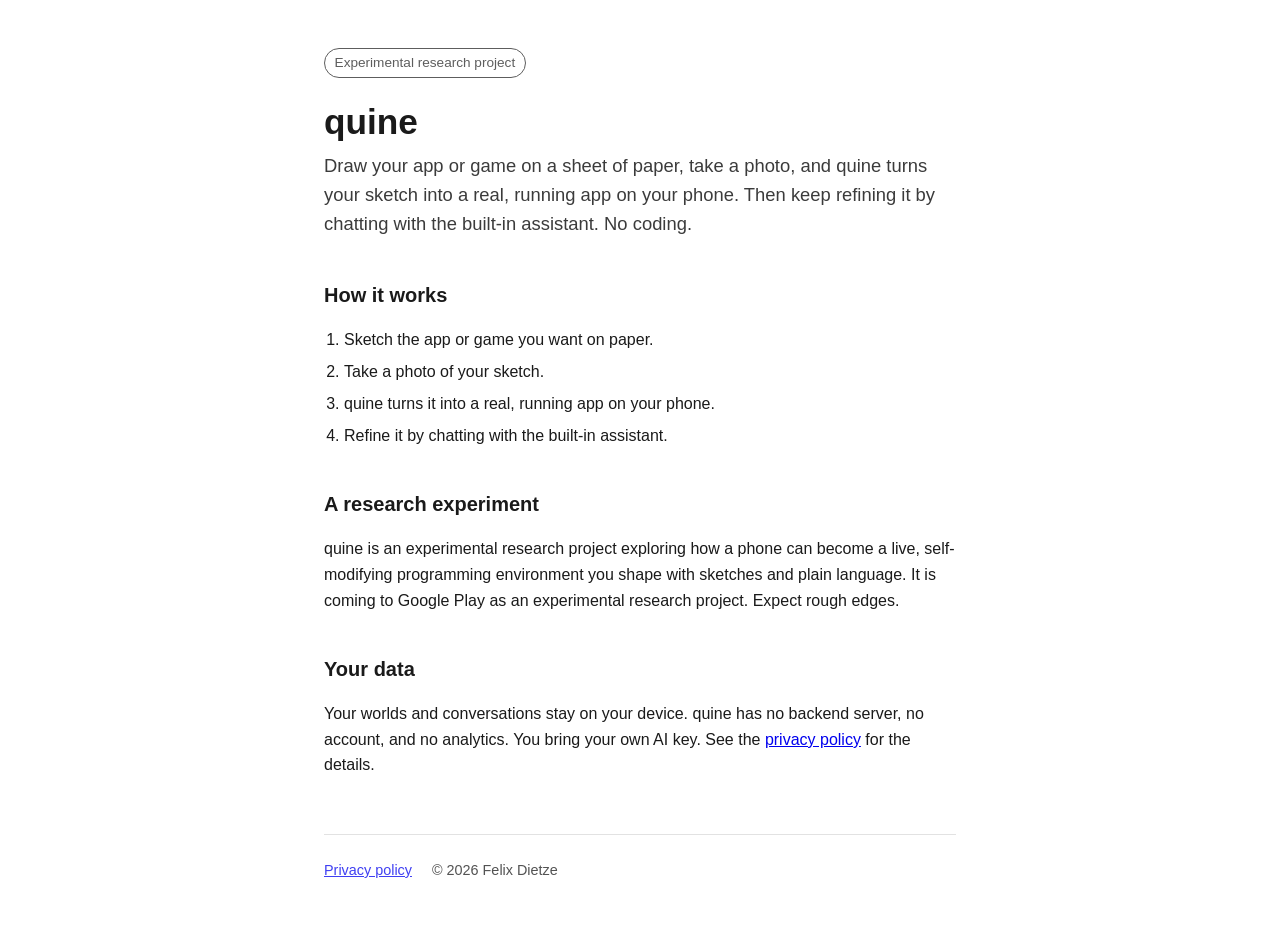
==== index.html @ b3ad9aa3 "Initial quine website: landing page + privacy policy" ====
<!DOCTYPE html>
<html lang="en">
<head>
<meta charset="utf-8">
<meta name="viewport" content="width=device-width, initial-scale=1">
<title>quine — sketch an app, run it on your phone</title>
<meta name="description" content="Draw your app or game on paper, take a photo, and quine turns your sketch into a real, running app on your phone. Refine it by chatting. No coding.">
<style>
  :root { color-scheme: light dark; }
  * { box-sizing: border-box; }
  body {
    font-family: -apple-system, BlinkMacSystemFont, "Segoe UI", Roboto, Helvetica, Arial, sans-serif;
    line-height: 1.6;
    max-width: 42rem;
    margin: 0 auto;
    padding: 3rem 1.25rem 4rem;
    color: #1a1a1a;
    background: #fff;
  }
  @media (prefers-color-scheme: dark) {
    body { color: #e6e6e6; background: #141414; }
    a { color: #7cb3ff; }
  }
  h1 { font-size: 2.2rem; line-height: 1.15; margin: 0 0 0.5rem; }
  .tagline { font-size: 1.15rem; opacity: 0.85; margin: 0 0 2rem; }
  h2 { font-size: 1.25rem; margin: 2.5rem 0 0.5rem; }
  ol { padding-left: 1.25rem; }
  ol li { margin: 0.4rem 0; }
  .badge {
    display: inline-block;
    font-size: 0.85rem;
    padding: 0.2rem 0.6rem;
    border: 1px solid currentColor;
    border-radius: 999px;
    opacity: 0.7;
    margin-bottom: 1.5rem;
  }
  footer {
    margin-top: 3.5rem;
    padding-top: 1.5rem;
    border-top: 1px solid rgba(128,128,128,0.3);
    font-size: 0.9rem;
    opacity: 0.75;
  }
  footer a { margin-right: 1rem; }
</style>
</head>
<body>
  <span class="badge">Experimental research project</span>
  <h1>quine</h1>
  <p class="tagline">Draw your app or game on a sheet of paper, take a photo, and quine turns your sketch into a real, running app on your phone. Then keep refining it by chatting with the built-in assistant. No coding.</p>

  <h2>How it works</h2>
  <ol>
    <li>Sketch the app or game you want on paper.</li>
    <li>Take a photo of your sketch.</li>
    <li>quine turns it into a real, running app on your phone.</li>
    <li>Refine it by chatting with the built-in assistant.</li>
  </ol>

  <h2>A research experiment</h2>
  <p>quine is an experimental research project exploring how a phone can become a live, self-modifying programming environment you shape with sketches and plain language. It is coming to Google Play as an experimental research project. Expect rough edges.</p>

  <h2>Your data</h2>
  <p>Your worlds and conversations stay on your device. quine has no backend server, no account, and no analytics. You bring your own AI key. See the <a href="privacy.html">privacy policy</a> for the details.</p>

  <footer>
    <a href="privacy.html">Privacy policy</a>
    <span>© 2026 Felix Dietze</span>
  </footer>
</body>
</html>
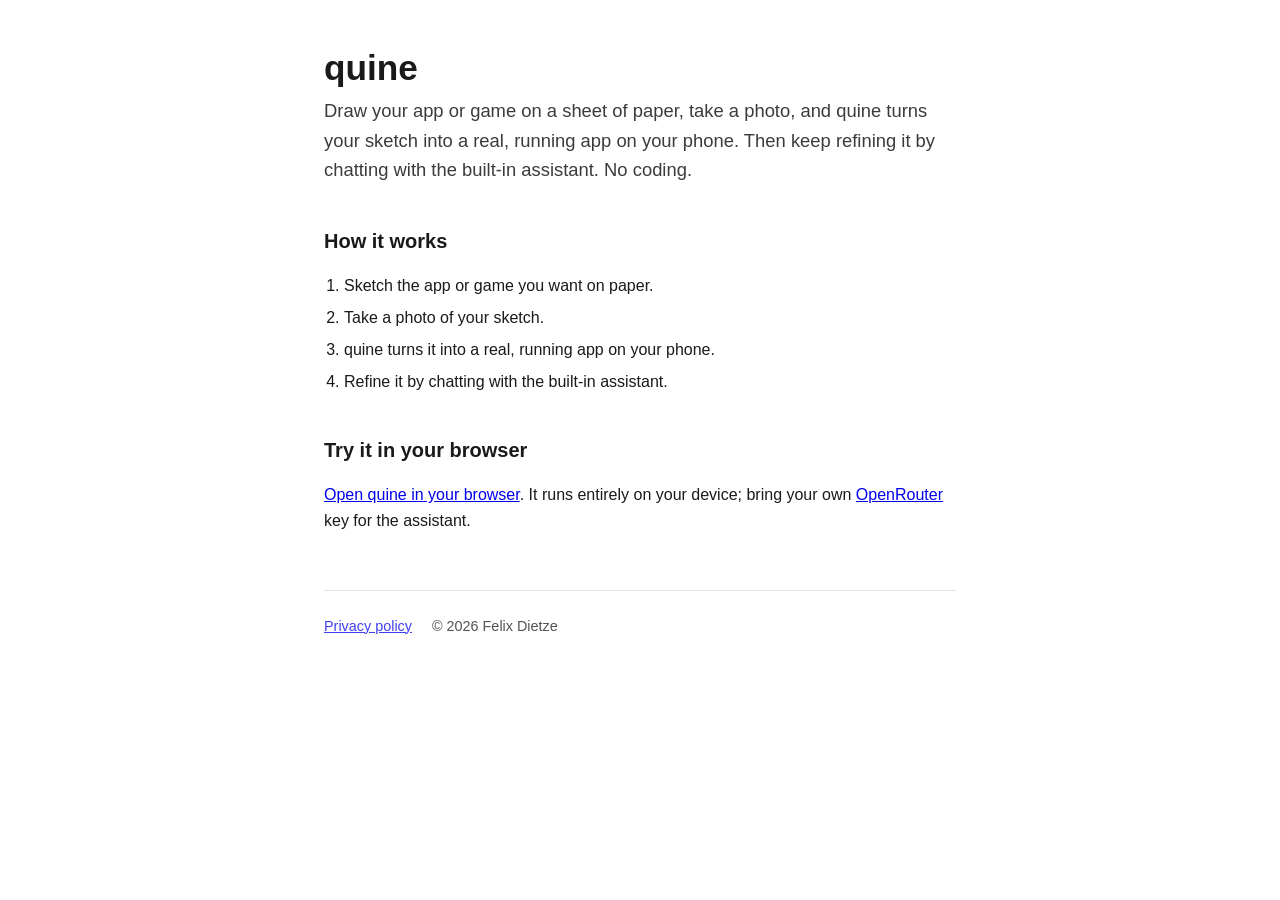
==== commit bf46e86d: "Deploy fdietze/quine@6b72aa2b (by hand)" ====
--- a/index.html
+++ b/index.html
@@ -26,15 +26,6 @@
   h2 { font-size: 1.25rem; margin: 2.5rem 0 0.5rem; }
   ol { padding-left: 1.25rem; }
   ol li { margin: 0.4rem 0; }
-  .badge {
-    display: inline-block;
-    font-size: 0.85rem;
-    padding: 0.2rem 0.6rem;
-    border: 1px solid currentColor;
-    border-radius: 999px;
-    opacity: 0.7;
-    margin-bottom: 1.5rem;
-  }
   footer {
     margin-top: 3.5rem;
     padding-top: 1.5rem;
@@ -46,7 +37,6 @@
 </style>
 </head>
 <body>
-  <span class="badge">Experimental research project</span>
   <h1>quine</h1>
   <p class="tagline">Draw your app or game on a sheet of paper, take a photo, and quine turns your sketch into a real, running app on your phone. Then keep refining it by chatting with the built-in assistant. No coding.</p>
 
@@ -58,11 +48,8 @@
     <li>Refine it by chatting with the built-in assistant.</li>
   </ol>
 
-  <h2>A research experiment</h2>
-  <p>quine is an experimental research project exploring how a phone can become a live, self-modifying programming environment you shape with sketches and plain language. It is coming to Google Play as an experimental research project. Expect rough edges.</p>
-
-  <h2>Your data</h2>
-  <p>Your worlds and conversations stay on your device. quine has no backend server, no account, and no analytics. You bring your own AI key. See the <a href="privacy.html">privacy policy</a> for the details.</p>
+  <h2>Try it in your browser</h2>
+  <p><a href="app/">Open quine in your browser</a>. It runs entirely on your device; bring your own <a href="https://openrouter.ai/">OpenRouter</a> key for the assistant.</p>
 
   <footer>
     <a href="privacy.html">Privacy policy</a>
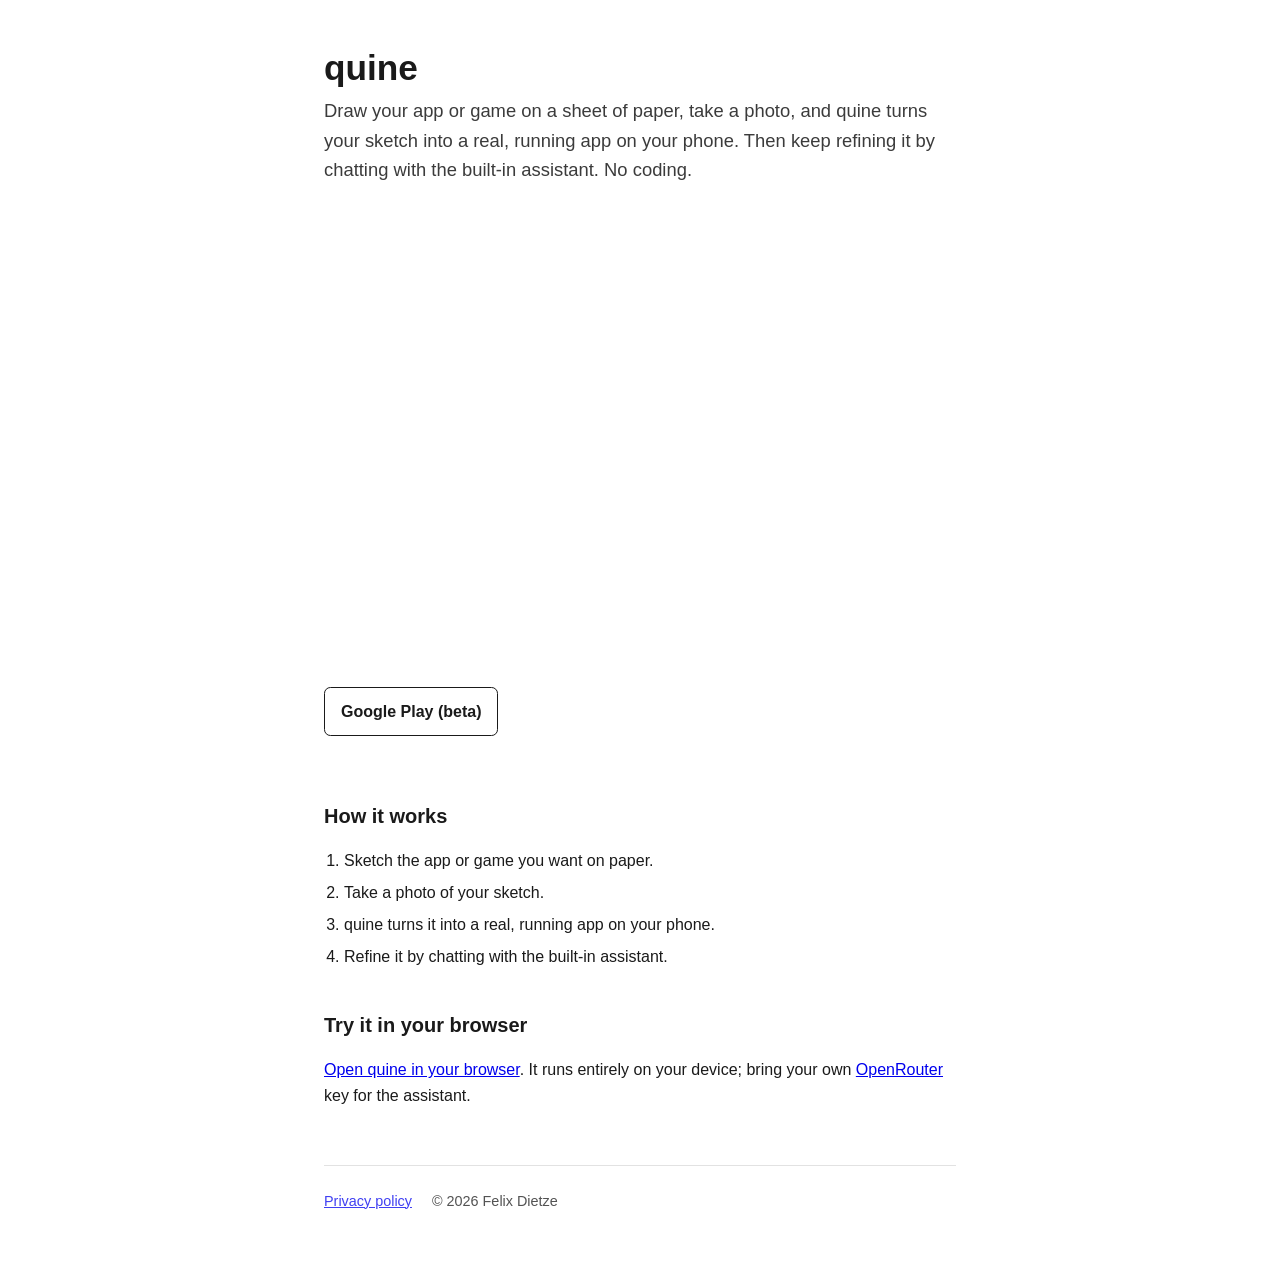
==== commit 0196fc6b: "Deploy fdietze/quine@f1cf2126ad00b4b8dfce164e74b82007a1a9c957" ====
--- a/index.html
+++ b/index.html
@@ -2,8 +2,14 @@
 <html lang="en">
 <head>
 <meta charset="utf-8">
+<!-- No script at all: these pages share quine.felx.me with the app
+     (app/), whose OpenRouter key is in this origin's localStorage.
+     browser/tests/product/csp.spec.mjs holds them to it. -->
+<meta http-equiv="Content-Security-Policy" content="default-src 'none'; style-src 'unsafe-inline'; img-src 'self'; base-uri 'none'; form-action 'none'">
 <meta name="viewport" content="width=device-width, initial-scale=1">
 <title>quine — sketch an app, run it on your phone</title>
+<link rel="icon" href="app/generated/icons/favicon.svg" type="image/svg+xml">
+<link rel="icon" href="app/generated/icons/favicon.ico" sizes="16x16 32x32 48x48">
 <meta name="description" content="Draw your app or game on paper, take a photo, and quine turns your sketch into a real, running app on your phone. Refine it by chatting. No coding.">
 <style>
   :root { color-scheme: light dark; }
@@ -23,6 +29,18 @@
   }
   h1 { font-size: 2.2rem; line-height: 1.15; margin: 0 0 0.5rem; }
   .tagline { font-size: 1.15rem; opacity: 0.85; margin: 0 0 2rem; }
+  .play-button {
+    display: inline-block;
+    padding: 0.65rem 1rem;
+    margin-bottom: 1.5rem;
+    border: 1px solid currentColor;
+    border-radius: 0.4rem;
+    color: inherit;
+    font-weight: 600;
+    text-decoration: none;
+  }
+  .play-button:hover { text-decoration: underline; }
+  .play-button:focus-visible { outline: 3px solid currentColor; outline-offset: 4px; }
   h2 { font-size: 1.25rem; margin: 2.5rem 0 0.5rem; }
   ol { padding-left: 1.25rem; }
   ol li { margin: 0.4rem 0; }
@@ -38,7 +56,12 @@
 </head>
 <body>
   <h1>quine</h1>
+
   <p class="tagline">Draw your app or game on a sheet of paper, take a photo, and quine turns your sketch into a real, running app on your phone. Then keep refining it by chatting with the built-in assistant. No coding.</p>
+
+  <a class="play-button" href="https://play.google.com/store/apps/details?id=dev.quine.shell">Google Play (beta)</a>
+
+<iframe src="https://discord.com/widget?id=1557921638270640168&theme=dark" width="350" height="500" allowtransparency="true" frameborder="0" sandbox="allow-popups allow-popups-to-escape-sandbox allow-same-origin allow-scripts"></iframe>
 
   <h2>How it works</h2>
   <ol>
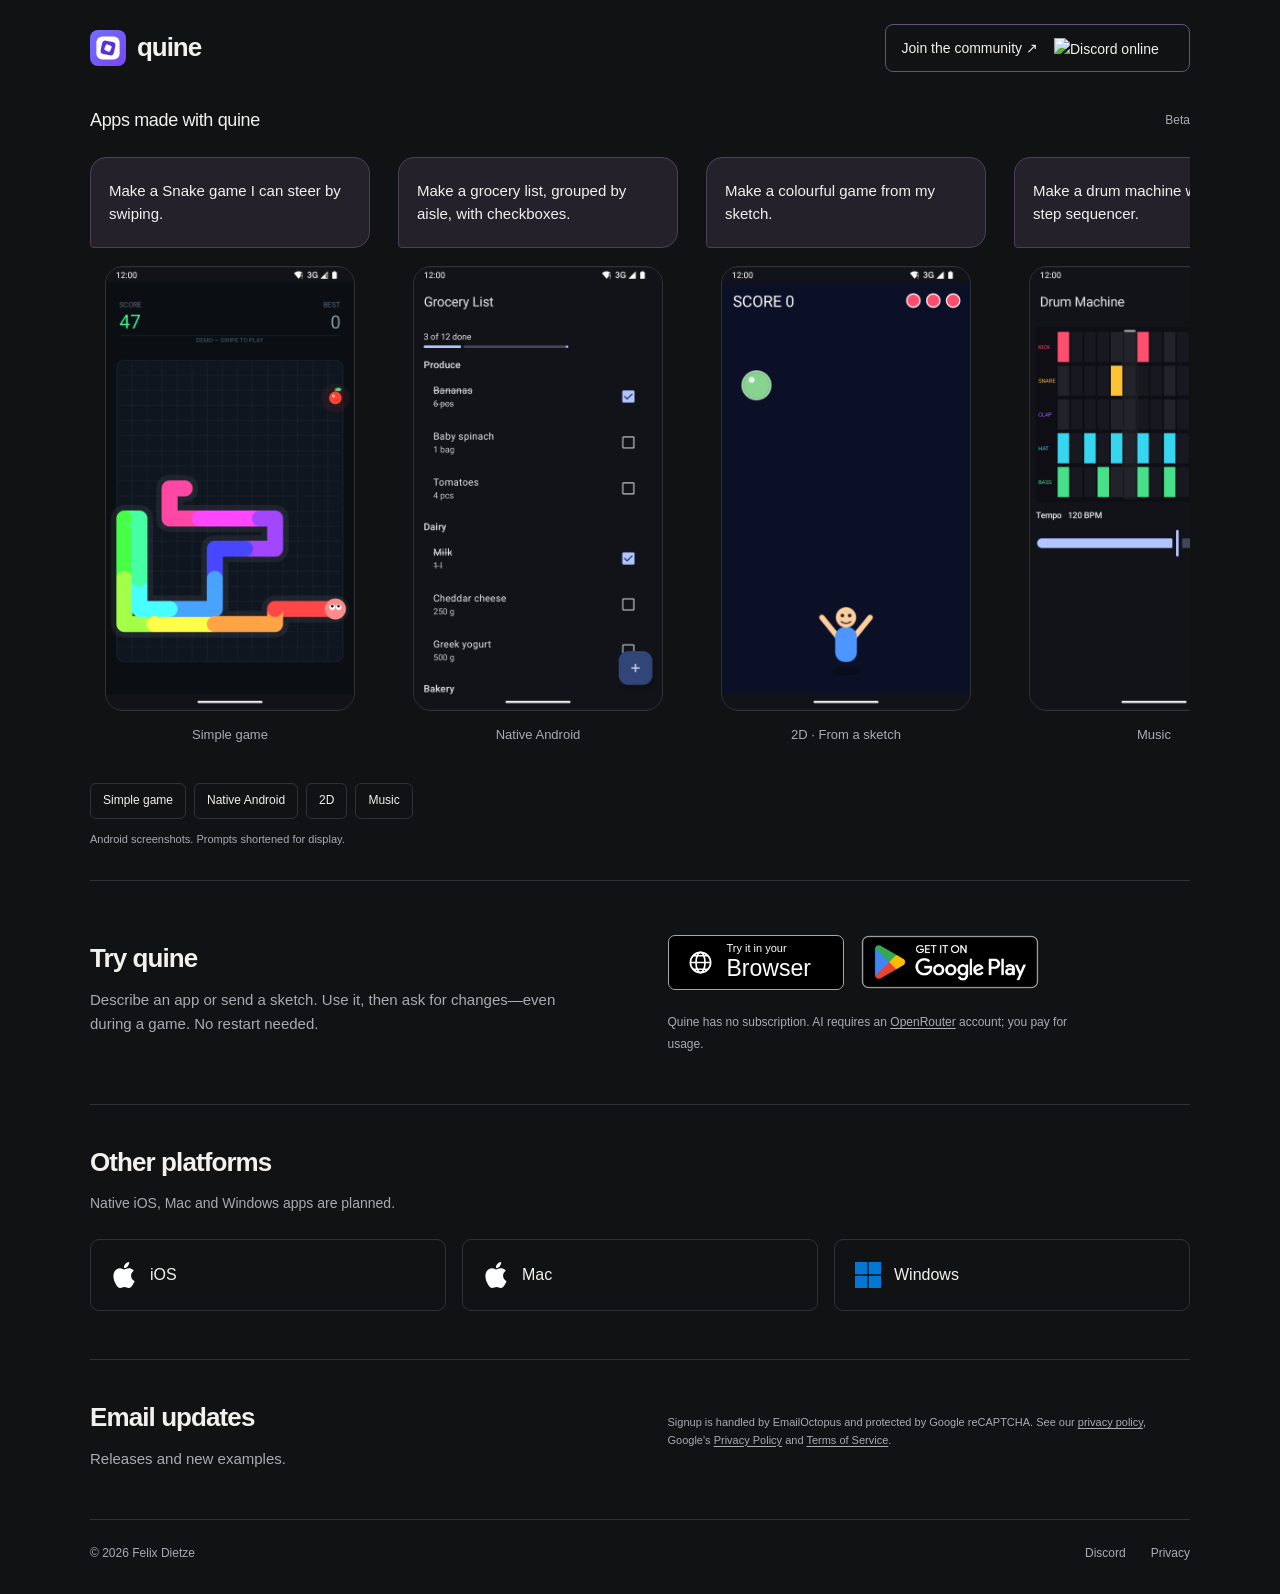
==== commit af7bce9f: "Deploy fdietze/quine@860edc76af6a2fdb66ec872e96a52528a6d2aece" ====
--- a/index.html
+++ b/index.html
@@ -1,82 +1,125 @@
 <!DOCTYPE html>
 <html lang="en">
 <head>
-<meta charset="utf-8">
-<!-- No script at all: these pages share quine.felx.me with the app
-     (app/), whose OpenRouter key is in this origin's localStorage.
-     browser/tests/product/csp.spec.mjs holds them to it. -->
-<meta http-equiv="Content-Security-Policy" content="default-src 'none'; style-src 'unsafe-inline'; img-src 'self'; base-uri 'none'; form-action 'none'">
-<meta name="viewport" content="width=device-width, initial-scale=1">
-<title>quine — sketch an app, run it on your phone</title>
-<link rel="icon" href="app/generated/icons/favicon.svg" type="image/svg+xml">
-<link rel="icon" href="app/generated/icons/favicon.ico" sizes="16x16 32x32 48x48">
-<meta name="description" content="Draw your app or game on paper, take a photo, and quine turns your sketch into a real, running app on your phone. Refine it by chatting. No coding.">
-<style>
-  :root { color-scheme: light dark; }
-  * { box-sizing: border-box; }
-  body {
-    font-family: -apple-system, BlinkMacSystemFont, "Segoe UI", Roboto, Helvetica, Arial, sans-serif;
-    line-height: 1.6;
-    max-width: 42rem;
-    margin: 0 auto;
-    padding: 3rem 1.25rem 4rem;
-    color: #1a1a1a;
-    background: #fff;
-  }
-  @media (prefers-color-scheme: dark) {
-    body { color: #e6e6e6; background: #141414; }
-    a { color: #7cb3ff; }
-  }
-  h1 { font-size: 2.2rem; line-height: 1.15; margin: 0 0 0.5rem; }
-  .tagline { font-size: 1.15rem; opacity: 0.85; margin: 0 0 2rem; }
-  .play-button {
-    display: inline-block;
-    padding: 0.65rem 1rem;
-    margin-bottom: 1.5rem;
-    border: 1px solid currentColor;
-    border-radius: 0.4rem;
-    color: inherit;
-    font-weight: 600;
-    text-decoration: none;
-  }
-  .play-button:hover { text-decoration: underline; }
-  .play-button:focus-visible { outline: 3px solid currentColor; outline-offset: 4px; }
-  h2 { font-size: 1.25rem; margin: 2.5rem 0 0.5rem; }
-  ol { padding-left: 1.25rem; }
-  ol li { margin: 0.4rem 0; }
-  footer {
-    margin-top: 3.5rem;
-    padding-top: 1.5rem;
-    border-top: 1px solid rgba(128,128,128,0.3);
-    font-size: 0.9rem;
-    opacity: 0.75;
-  }
-  footer a { margin-right: 1rem; }
-</style>
+  <meta charset="utf-8">
+  <!-- Trust boundary: the owner explicitly accepts that the EmailOctopus
+       embed and its reCAPTCHA scripts can access the Browser app's same-origin
+       storage. .mex/context/security.md records this exception; the CSP names
+       only this form and its dependencies, not arbitrary script origins. -->
+  <meta http-equiv="Content-Security-Policy" content="default-src 'none'; script-src https://eocampaign1.com/form/70ed5f8c-c665-11f1-b826-97a61b184d34.js https://www.google.com/recaptcha/ https://www.gstatic.com/recaptcha/; style-src 'self' 'unsafe-inline' https://fonts.googleapis.com; font-src https://fonts.gstatic.com https://gallery.eo.page/fonts/; img-src 'self' data: https://discord.com/api/guilds/1557921638270640168/widget.png https://www.google.com/recaptcha/ https://www.gstatic.com/recaptcha/ https://gallery.eo.page/tentacles/icons/v1/powered-by/otto-branded.svg; connect-src https://eocampaign1.com/form/70ed5f8c-c665-11f1-b826-97a61b184d34 https://www.google.com/recaptcha/; frame-src https://www.google.com/recaptcha/ https://recaptcha.google.com/recaptcha/; base-uri 'none'; form-action 'none'">
+  <meta name="viewport" content="width=device-width, initial-scale=1">
+  <meta name="description" content="Apps and games made with quine. Create with AI and change apps while using them. Available for Android and in your browser.">
+  <meta name="theme-color" content="#111214">
+  <title>quine — apps and games</title>
+  <link rel="icon" href="assets/quine.svg" type="image/svg+xml">
+  <link rel="stylesheet" href="landing.css">
 </head>
 <body>
-  <h1>quine</h1>
+  <a class="skip-link" href="#main">Skip to content</a>
+  <div class="page">
+    <header class="header">
+      <a class="brand" href="./" aria-label="quine home">
+        <img src="assets/quine.svg" alt="" width="36" height="36">
+        <span>quine</span>
+      </a>
+      <a class="community-link" href="https://discord.com/invite/FJv8k2uP" referrerpolicy="no-referrer">
+        <span>Join the community <span aria-hidden="true">↗</span></span>
+        <img src="https://discord.com/api/guilds/1557921638270640168/widget.png?style=shield" alt="Discord online member count" width="119" height="20" referrerpolicy="no-referrer">
+      </a>
+    </header>
 
-  <p class="tagline">Draw your app or game on a sheet of paper, take a photo, and quine turns your sketch into a real, running app on your phone. Then keep refining it by chatting with the built-in assistant. No coding.</p>
+    <main id="main">
+      <section class="examples" aria-labelledby="examples-title" aria-roledescription="carousel">
+        <div class="examples-heading">
+          <h1 id="examples-title">Apps made with quine</h1>
+          <span class="beta">Beta</span>
+        </div>
+        <!-- KISS: native scroll snap supports touch, trackpads and keyboard;
+             category links reach every example without a carousel controller. -->
+        <ul class="example-track" tabindex="0" aria-label="App examples. Swipe, scroll, or use the example links below." role="list">
+          <li class="example" id="example-snake" aria-labelledby="snake-title">
+            <blockquote class="prompt">Make a Snake game I can steer by swiping.</blockquote>
+            <figure>
+              <div class="screen"><img data-capture="snake" src="assets/screenshots/snake.png" alt="Snake game alongside the AI conversation for changing it" width="1080" height="1920" fetchpriority="high"></div>
+              <figcaption id="snake-title">Simple game</figcaption>
+            </figure>
+          </li>
+          <li class="example" id="example-groceries" aria-labelledby="groceries-title">
+            <blockquote class="prompt">Make a grocery list, grouped by aisle, with checkboxes.</blockquote>
+            <figure>
+              <div class="screen"><img data-capture="groceries" src="assets/screenshots/groceries.png" alt="Grocery list built with native Android Material controls" width="1080" height="1920"></div>
+              <figcaption id="groceries-title">Native Android</figcaption>
+            </figure>
+          </li>
+          <li class="example" id="example-bubbles" aria-labelledby="bubbles-title">
+            <blockquote class="prompt">Make a colourful game from my sketch.</blockquote>
+            <figure>
+              <div class="screen"><img data-capture="bubbles" src="assets/screenshots/bubbles.png" alt="A colourful 2D game made from a photographed sketch" width="1080" height="1920" loading="lazy"></div>
+              <figcaption id="bubbles-title">2D · From a sketch</figcaption>
+            </figure>
+          </li>
+          <li class="example" id="example-beats" aria-labelledby="beats-title">
+            <blockquote class="prompt">Make a drum machine with a 16-step sequencer.</blockquote>
+            <figure>
+              <div class="screen"><img data-capture="beats" src="assets/screenshots/beats.png" alt="Drum machine with a step sequencer and tempo controls" width="1080" height="1920" loading="lazy"></div>
+              <figcaption id="beats-title">Music</figcaption>
+            </figure>
+          </li>
+        </ul>
+        <nav class="example-links" aria-label="Choose an example">
+          <a href="#example-snake">Simple game</a>
+          <a href="#example-groceries">Native Android</a>
+          <a href="#example-bubbles">2D</a>
+          <a href="#example-beats">Music</a>
+        </nav>
+        <p class="example-note">Android screenshots. Prompts shortened for display.</p>
+      </section>
 
-  <a class="play-button" href="https://play.google.com/store/apps/details?id=dev.quine.shell">Google Play (beta)</a>
+      <section class="section try" aria-labelledby="try-title">
+        <div>
+          <h2 id="try-title">Try quine</h2>
+          <p class="description">Describe an app or send a sketch. Use it, then ask for changes—even during a game. No restart needed.</p>
+        </div>
+        <div>
+          <div class="download-actions">
+            <a class="browser-badge" href="https://quine.felx.me/app/">
+              <svg viewBox="0 0 24 24" width="27" height="27" fill="none" stroke="currentColor" stroke-width="1.5" aria-hidden="true"><circle cx="12" cy="12" r="9"/><ellipse cx="12" cy="12" rx="4" ry="9"/><path d="M3 12h18M5 6h14M5 18h14"/></svg>
+              <span><small>Try it in your</small><strong>Browser</strong></span>
+            </a>
+            <a class="play-badge" href="https://play.google.com/store/apps/details?id=dev.quine.shell">
+              <img src="assets/google-play.png" alt="Get it on Google Play" width="646" height="250">
+            </a>
+          </div>
+          <p class="cost-note">Quine has no subscription. AI requires an <a href="https://openrouter.ai/">OpenRouter</a> account; you pay for usage.</p>
+        </div>
+      </section>
 
-<iframe src="https://discord.com/widget?id=1557921638270640168&theme=dark" width="350" height="500" allowtransparency="true" frameborder="0" sandbox="allow-popups allow-popups-to-escape-sandbox allow-same-origin allow-scripts"></iframe>
+      <section class="section platforms" aria-labelledby="platforms-title">
+        <div class="section-heading">
+          <h2 id="platforms-title">Other platforms</h2>
+          <p>Native iOS, Mac and Windows apps are planned.</p>
+        </div>
+        <ul class="platform-list" aria-label="Planned native apps">
+          <li class="platform"><img class="apple-mark" src="assets/apple.svg" alt="" width="26" height="26"><span>iOS</span></li>
+          <li class="platform"><img class="apple-mark" src="assets/apple.svg" alt="" width="26" height="26"><span>Mac</span></li>
+          <li class="platform"><img src="assets/windows.svg" alt="" width="26" height="26"><span>Windows</span></li>
+        </ul>
+      </section>
 
-  <h2>How it works</h2>
-  <ol>
-    <li>Sketch the app or game you want on paper.</li>
-    <li>Take a photo of your sketch.</li>
-    <li>quine turns it into a real, running app on your phone.</li>
-    <li>Refine it by chatting with the built-in assistant.</li>
-  </ol>
+      <section class="section updates" id="updates" aria-labelledby="updates-title">
+        <div><h2 id="updates-title">Email updates</h2><p class="description">Releases and new examples.</p></div>
+        <div class="newsletter">
+          <script async src="https://eocampaign1.com/form/70ed5f8c-c665-11f1-b826-97a61b184d34.js" data-form="70ed5f8c-c665-11f1-b826-97a61b184d34"></script>
+          <noscript>Enable JavaScript to subscribe to email updates.</noscript>
+          <p class="signup-privacy">Signup is handled by EmailOctopus and protected by Google reCAPTCHA. See our <a href="privacy.html#email-updates">privacy policy</a>, Google's <a href="https://policies.google.com/privacy" referrerpolicy="no-referrer">Privacy Policy</a> and <a href="https://policies.google.com/terms" referrerpolicy="no-referrer">Terms of Service</a>.</p>
+        </div>
+      </section>
+    </main>
 
-  <h2>Try it in your browser</h2>
-  <p><a href="app/">Open quine in your browser</a>. It runs entirely on your device; bring your own <a href="https://openrouter.ai/">OpenRouter</a> key for the assistant.</p>
-
-  <footer>
-    <a href="privacy.html">Privacy policy</a>
-    <span>© 2026 Felix Dietze</span>
-  </footer>
+    <footer class="footer">
+      <span class="copyright">© 2026 Felix Dietze</span>
+      <div class="footer-links"><a href="https://discord.com/invite/FJv8k2uP" referrerpolicy="no-referrer">Discord</a><a href="privacy.html">Privacy</a></div>
+    </footer>
+  </div>
 </body>
 </html>
--- a/landing.css
+++ b/landing.css
@@ -0,0 +1,128 @@
+:root {
+  color-scheme: dark;
+  --background: #111214;
+  --surface: #191a1e;
+  --text: #f3f1ed;
+  --muted: #aaaab3;
+  --accent: #c8afff;
+  --line: #303137;
+  font-family: -apple-system, BlinkMacSystemFont, "Segoe UI", Roboto, Helvetica, Arial, sans-serif;
+  line-height: 1.6;
+  color: var(--text);
+  background: var(--background);
+}
+
+* { box-sizing: border-box; }
+body { margin: 0; }
+a { color: inherit; text-underline-offset: 0.2em; }
+a:hover { color: var(--accent); }
+a:focus-visible, input:focus-visible, button:focus-visible, .example-track:focus-visible {
+  outline: 2px solid var(--accent);
+  outline-offset: 4px;
+}
+img { max-width: 100%; height: auto; }
+figure, blockquote, p, h1, h2 { margin: 0; }
+button, input { font: inherit; }
+button { -webkit-tap-highlight-color: transparent; }
+.page { max-width: 1180px; margin: auto; padding: 0 40px; }
+.skip-link { position: absolute; left: 20px; top: -100px; padding: 12px; background: var(--surface); z-index: 1; }
+.skip-link:focus { top: 12px; }
+.header { display: flex; align-items: center; justify-content: space-between; gap: 16px; padding: 24px 0 30px; }
+.brand { display: inline-flex; align-items: center; gap: 11px; font-size: 26px; font-weight: 650; letter-spacing: -0.04em; text-decoration: none; }
+.brand img { flex-shrink: 0; }
+.community-link { display: inline-flex; align-items: center; gap: 16px; border: 1px solid #625475; border-radius: 8px; padding: 12px 16px; text-decoration: none; font-size: 14px; }
+.community-link > span { white-space: nowrap; }
+.community-link img { display: block; flex-shrink: 0; }
+.community-link:hover { border-color: var(--accent); }
+h1 { font-size: 18px; font-weight: 500; letter-spacing: -0.02em; }
+h2 { font-size: 26px; line-height: 1.2; font-weight: 550; letter-spacing: -0.035em; }
+.examples { padding: 4px 0 32px; }
+.examples-heading { display: flex; justify-content: space-between; align-items: center; gap: 16px; margin-bottom: 18px; }
+.beta { font-size: 12px; color: var(--muted); }
+/* Separation of concerns: native scrolling and ordinary anchor links select
+   examples without a carousel controller. */
+/* A one-card optimal viewing region makes fragment links reveal the entire
+   selected example even when neighboring cards are already partly visible. */
+.example-track { --example-width: clamp(232px, 30vw, 280px); display: flex; gap: 28px; list-style: none; margin: 0; padding: 4px 4px 16px; overflow-x: auto; scroll-snap-type: x mandatory; scroll-padding-inline-end: max(0px, calc(100% - var(--example-width))); scrollbar-color: #5d5868 var(--surface); scrollbar-width: thin; }
+.example { flex: 0 0 var(--example-width); min-width: 0; scroll-snap-align: start; scroll-margin-top: 130px; }
+.prompt { min-height: 91px; display: flex; align-items: center; padding: 15px 18px; margin-bottom: 18px; border: 1px solid #4a4057; border-radius: 16px 16px 16px 4px; background: #24212b; font-size: 15px; line-height: 1.5; }
+.example:target .prompt { border-color: var(--accent); }
+.screen { width: min(100%, 250px, 28svh); aspect-ratio: 9 / 16; margin: auto; overflow: hidden; border: 1px solid var(--line); border-radius: 18px; background: var(--surface); }
+.screen > img { display: block; width: 100%; height: 100%; object-fit: contain; }
+.example figcaption { margin-top: 14px; text-align: center; font-size: 13px; color: var(--muted); }
+.example-links { display: flex; flex-wrap: wrap; gap: 8px; margin-top: 22px; }
+.example-links a { padding: 7px 12px; border: 1px solid var(--line); border-radius: 6px; font-size: 12px; text-decoration: none; }
+.example-links a:hover { border-color: var(--accent); }
+.example-note { color: var(--muted); font-size: 11px; margin-top: 12px; }
+.section { border-top: 1px solid var(--line); padding: 42px 0 48px; }
+.description { max-width: 470px; color: var(--muted); font-size: 15px; margin-top: 14px; }
+.try { display: grid; grid-template-columns: 1fr 1fr; align-items: center; gap: 55px; }
+.download-actions { display: flex; align-items: center; gap: 5px; flex-wrap: wrap; }
+.browser-badge { display: flex; align-items: center; gap: 13px; border: 1px solid #a6a6a6; border-radius: 7px; background: #000; padding: 6px 18px; min-height: 54px; min-width: 176px; text-decoration: none; color: #fff; }
+.browser-badge small, .browser-badge strong { display: block; line-height: 1.2; }
+.browser-badge small { font-size: 11px; font-weight: 400; }
+.browser-badge strong { font-size: 23px; font-weight: 500; }
+.play-badge { display: block; width: 202px; flex-shrink: 0; }
+.play-badge img { display: block; width: 202px; }
+.cost-note { font-size: 12px; line-height: 1.8; color: var(--muted); margin-top: 11px; max-width: 410px; }
+.section-heading { margin-bottom: 25px; }
+.section-heading > p { color: var(--muted); font-size: 14px; margin-top: 14px; }
+.platform-list { display: grid; grid-template-columns: repeat(3, minmax(0, 1fr)); gap: 16px; list-style: none; padding: 0; margin: 0; }
+.platform { display: flex; align-items: center; gap: 13px; padding: 20px; min-height: 72px; border: 1px solid var(--line); border-radius: 9px; }
+.platform img { flex-shrink: 0; }
+.apple-mark { filter: invert(1); }
+.updates { display: grid; grid-template-columns: 1fr 1fr; align-items: start; gap: 55px; }
+.newsletter { min-width: 0; }
+/* Separation of concerns: EmailOctopus owns signup and confirmation. Scope
+   palette overrides to the newsletter and keep provider attribution visible. */
+.newsletter .inline-container { width: 100% !important; padding: 0 !important; background: transparent !important; }
+.newsletter .emailoctopus-form-wrapper { padding: 0 !important; background: transparent !important; }
+.newsletter input { font-family: inherit !important; }
+.newsletter input[type="email"] { color: var(--text) !important; background: var(--background) !important; border: 1px solid #484951 !important; border-radius: 6px !important; padding: 12px 13px !important; }
+.newsletter input[type="email"]::placeholder { color: var(--muted) !important; opacity: 1; }
+.newsletter input[type="submit"] { color: var(--background) !important; background: var(--accent) !important; border: 0 !important; border-radius: 6px !important; padding: 12px 19px !important; font-size: 14px !important; font-weight: 600 !important; }
+.newsletter .emailoctopus-success-message { color: var(--text) !important; }
+.newsletter .emailoctopus-error-message { color: #ffb4b4 !important; }
+.newsletter .mastfoot, .newsletter .mastfoot a { color: var(--muted) !important; }
+.signup-privacy { color: var(--muted); font-size: 11px; margin-top: 12px; }
+.footer { border-top: 1px solid var(--line); display: flex; align-items: center; gap: 25px; padding: 24px 0 30px; font-size: 12px; color: var(--muted); }
+.footer-links { display: flex; align-items: center; gap: 25px; margin-left: auto; }
+.footer-links a { text-decoration: none; }
+/* Inversion: distinguish absent captures from examples not yet prepared.
+   scripts/browser-website permits both only in an explicit local preview. */
+.capture-placeholder { width: 100%; height: 100%; display: flex; flex-direction: column; align-items: center; justify-content: center; gap: 12px; padding: 18px; text-align: center; background: #1d1e23; color: var(--muted); }
+.capture-placeholder span { font-size: 10px; letter-spacing: 0.08em; text-transform: uppercase; }
+.capture-placeholder strong { font-size: 19px; font-weight: 450; color: var(--text); }
+.capture-placeholder small { font-size: 11px; }
+
+@media (max-width: 1000px) {
+  .page { padding: 0 28px; }
+  .try { gap: 28px; }
+  .download-actions { gap: 0; }
+  .platform { padding: 16px 13px; gap: 9px; }
+}
+@media (max-width: 760px) {
+  .example-track { gap: 20px; }
+  .try, .updates { grid-template-columns: 1fr; gap: 24px; }
+  .section { padding: 32px 0 38px; }
+  .platform-list { grid-template-columns: 1fr; gap: 12px; }
+  .platform { padding: 17px 20px; }
+  .newsletter { max-width: 500px; }
+}
+@media (max-width: 520px) {
+  .page { padding: 0 18px; }
+  .header { padding: 18px 0 24px; gap: 12px; }
+  .brand { font-size: 23px; gap: 8px; }
+  .brand img { width: 31px; height: 31px; }
+  .community-link { flex-direction: column; gap: 5px; font-size: 12px; padding: 8px 10px; }
+  h1 { font-size: 16px; }
+  h2 { font-size: 24px; }
+  .examples-heading { gap: 10px; }
+  .example-track { --example-width: 82%; }
+  .prompt { font-size: 14px; min-height: 86px; padding: 14px 16px; }
+  .browser-badge { min-width: 156px; padding: 7px 13px; gap: 10px; }
+  .play-badge, .play-badge img { width: 177px; }
+}
+@media (max-width: 360px) {
+  .example-note { max-width: 245px; }
+}
